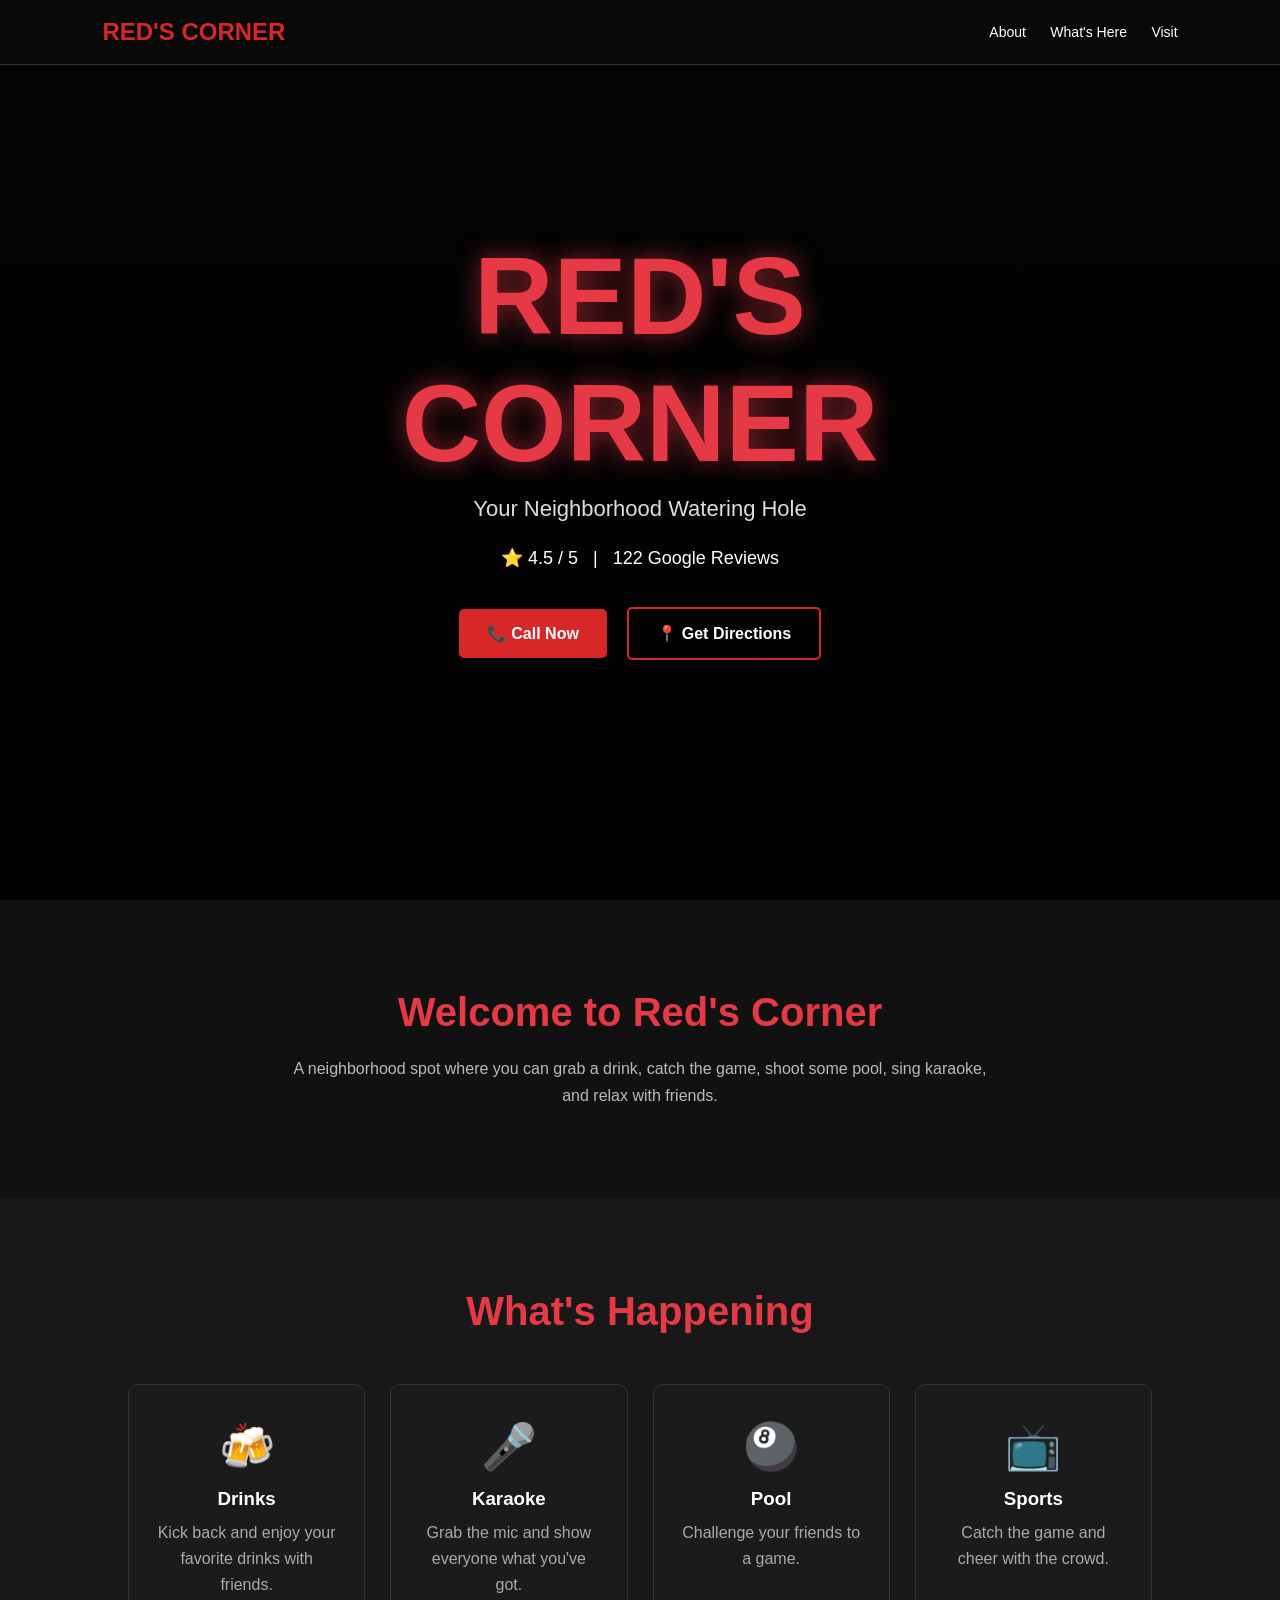
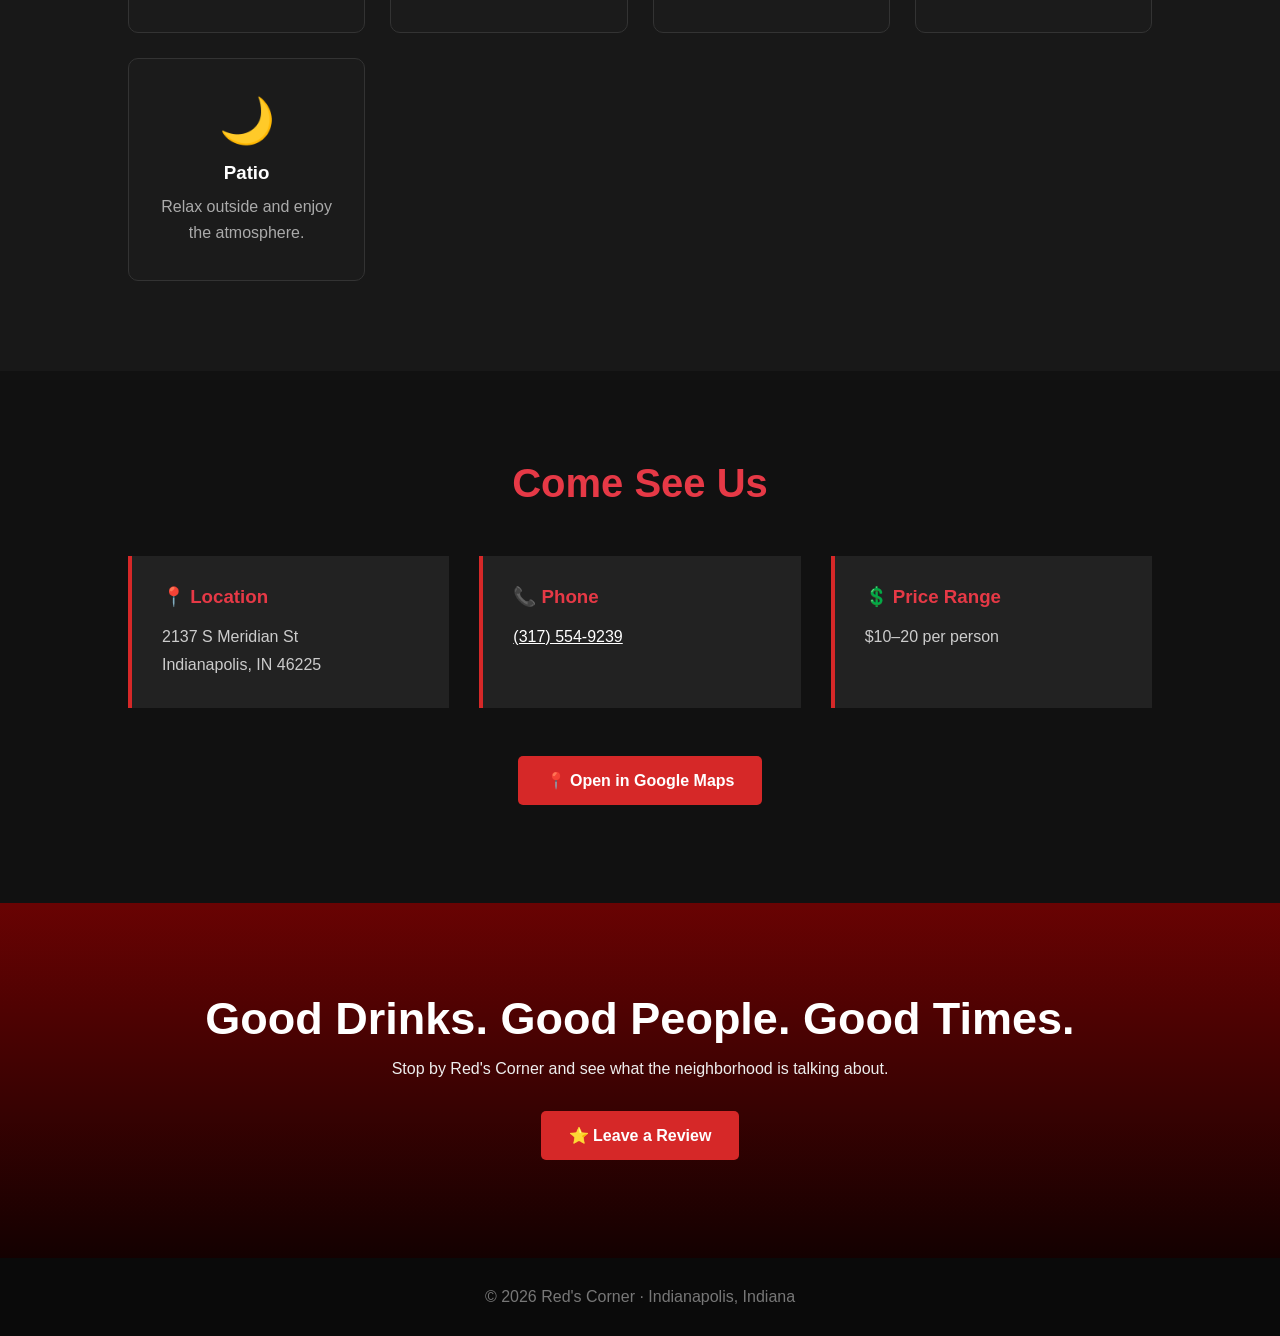
==== index.html @ f0e75866 "Clean up project structure" ====
<!doctype html>
<html lang="en">
  <head>
    <meta charset="UTF-8" />
    <meta name="viewport" content="width=device-width, initial-scale=1.0" />

    <title>Red's Corner | Indianapolis</title>

    <style>
      * {
        margin: 0;
        padding: 0;
        box-sizing: border-box;
      }

      html {
        scroll-behavior: smooth;
      }

      body {
        font-family: Arial, Helvetica, sans-serif;
        background: #111;
        color: white;
      }

      /* Navigation */
      nav {
        position: fixed;
        top: 0;
        width: 100%;
        padding: 18px 8%;
        display: flex;
        justify-content: space-between;
        align-items: center;
        background: rgba(10, 10, 10, 0.95);
        border-bottom: 1px solid #333;
        z-index: 1000;
      }

      .logo {
        color: #d62828;
        font-size: 24px;
        font-weight: bold;
      }

      nav a {
        color: white;
        text-decoration: none;
        margin-left: 20px;
        font-size: 14px;
      }

      nav a:hover {
        color: #e63946;
      }

      /* Hero Section */
      .hero {
        min-height: 100vh;
        display: flex;
        justify-content: center;
        align-items: center;
        text-align: center;
        padding: 100px 20px;

        background:
          linear-gradient(rgba(0, 0, 0, 0.75), rgba(0, 0, 0, 0.9)),
          url("https://images.unsplash.com/photo-1514933651103-005eec06c04b?auto=format&fit=crop&w=1920&q=80");

        background-size: cover;
        background-position: center;
      }

      .hero-content {
        max-width: 800px;
      }

      .hero h1 {
        font-size: clamp(50px, 10vw, 110px);
        color: #e63946;
        text-shadow: 0 0 25px rgba(230, 57, 70, 0.6);
        margin-bottom: 10px;
      }

      .hero h2 {
        font-size: 22px;
        font-weight: normal;
        margin-bottom: 25px;
        color: #ddd;
      }

      .rating {
        font-size: 18px;
        margin-bottom: 30px;
      }

      .button {
        display: inline-block;
        background: #d62828;
        color: white;
        padding: 15px 28px;
        margin: 8px;
        border-radius: 5px;
        text-decoration: none;
        font-weight: bold;
        transition: 0.3s;
      }

      .button:hover {
        background: #ff4d4d;
        transform: translateY(-3px);
      }

      .button-outline {
        background: transparent;
        border: 2px solid #d62828;
      }

      /* Sections */
      section {
        padding: 90px 10%;
      }

      .section-title {
        text-align: center;
        color: #e63946;
        font-size: 40px;
        margin-bottom: 20px;
      }

      .section-description {
        text-align: center;
        max-width: 700px;
        margin: auto;
        color: #bbb;
        line-height: 1.7;
      }

      /* Features */
      .features {
        display: grid;
        grid-template-columns: repeat(auto-fit, minmax(220px, 1fr));
        gap: 25px;
        margin-top: 50px;
      }

      .card {
        background: #1b1b1b;
        padding: 35px 25px;
        text-align: center;
        border-radius: 10px;
        border: 1px solid #333;
        transition: 0.3s;
      }

      .card:hover {
        transform: translateY(-8px);
        border-color: #d62828;
      }

      .card .icon {
        font-size: 45px;
        margin-bottom: 15px;
      }

      .card h3 {
        margin-bottom: 10px;
        color: #fff;
      }

      .card p {
        color: #aaa;
        line-height: 1.6;
      }

      /* Info Section */
      .info {
        background: #181818;
      }

      .info-grid {
        display: grid;
        grid-template-columns: repeat(auto-fit, minmax(250px, 1fr));
        gap: 30px;
        margin-top: 50px;
      }

      .info-box {
        background: #222;
        padding: 30px;
        border-left: 4px solid #d62828;
      }

      .info-box h3 {
        color: #e63946;
        margin-bottom: 15px;
      }

      .info-box p {
        color: #ccc;
        line-height: 1.7;
      }

      .info-box a {
        color: white;
      }

      /* Call To Action */
      .cta {
        text-align: center;
        background: linear-gradient(
          rgba(120, 0, 0, 0.85),
          rgba(20, 0, 0, 0.95)
        );
      }

      .cta h2 {
        font-size: 45px;
        margin-bottom: 15px;
      }

      .cta p {
        color: #eee;
        margin-bottom: 25px;
      }

      footer {
        text-align: center;
        padding: 30px;
        background: #0a0a0a;
        color: #777;
      }

      /* Mobile */
      @media (max-width: 600px) {
        nav {
          padding: 15px 5%;
        }

        nav .links {
          display: none;
        }

        section {
          padding: 70px 7%;
        }

        .section-title {
          font-size: 32px;
        }

        .cta h2 {
          font-size: 34px;
        }
      }
    </style>
  </head>

  <body>
    <!-- Navigation -->

    <nav>
      <div class="logo">RED'S CORNER</div>

      <div class="links">
        <a href="#about">About</a>
        <a href="#features">What's Here</a>
        <a href="#visit">Visit</a>
      </div>
    </nav>

    <!-- Hero -->

    <section class="hero">
      <div class="hero-content">
        <h1>RED'S CORNER</h1>

        <h2>Your Neighborhood Watering Hole</h2>

        <div class="rating">⭐ 4.5 / 5 &nbsp; | &nbsp; 122 Google Reviews</div>

        <a class="button" href="tel:+13175549239"> 📞 Call Now </a>

        <a class="button button-outline" href="#visit"> 📍 Get Directions </a>
      </div>
    </section>

    <!-- About -->

    <section id="about">
      <h2 class="section-title">Welcome to Red's Corner</h2>

      <p class="section-description">
        A neighborhood spot where you can grab a drink, catch the game, shoot
        some pool, sing karaoke, and relax with friends.
      </p>
    </section>

    <!-- Features -->

    <section id="features" class="info">
      <h2 class="section-title">What's Happening</h2>

      <div class="features">
        <div class="card">
          <div class="icon">🍻</div>
          <h3>Drinks</h3>
          <p>Kick back and enjoy your favorite drinks with friends.</p>
        </div>

        <div class="card">
          <div class="icon">🎤</div>
          <h3>Karaoke</h3>
          <p>Grab the mic and show everyone what you've got.</p>
        </div>

        <div class="card">
          <div class="icon">🎱</div>
          <h3>Pool</h3>
          <p>Challenge your friends to a game.</p>
        </div>

        <div class="card">
          <div class="icon">📺</div>
          <h3>Sports</h3>
          <p>Catch the game and cheer with the crowd.</p>
        </div>

        <div class="card">
          <div class="icon">🌙</div>
          <h3>Patio</h3>
          <p>Relax outside and enjoy the atmosphere.</p>
        </div>
      </div>
    </section>

    <!-- Visit -->

    <section id="visit">
      <h2 class="section-title">Come See Us</h2>

      <div class="info-grid">
        <div class="info-box">
          <h3>📍 Location</h3>

          <p>
            2137 S Meridian St<br />
            Indianapolis, IN 46225
          </p>
        </div>

        <div class="info-box">
          <h3>📞 Phone</h3>

          <p>
            <a href="tel:+13175549239"> (317) 554-9239 </a>
          </p>
        </div>

        <div class="info-box">
          <h3>💲 Price Range</h3>

          <p>$10–20 per person</p>
        </div>
      </div>

      <div style="text-align: center; margin-top: 40px">
        <a
          class="button"
          href="https://www.google.com/maps/search/?api=1&query=2137+S+Meridian+St+Indianapolis+IN+46225"
          target="_blank"
        >
          📍 Open in Google Maps
        </a>
      </div>
    </section>

    <!-- CTA -->

    <section class="cta">
      <h2>Good Drinks. Good People. Good Times.</h2>

      <p>
        Stop by Red's Corner and see what the neighborhood is talking about.
      </p>

      <a
        class="button"
        href="https://www.google.com/search?q=reds+corner+indianapolis+reviews"
        target="_blank"
      >
        ⭐ Leave a Review
      </a>
    </section>

    <!-- Footer -->

    <footer>
      <p>© 2026 Red's Corner · Indianapolis, Indiana</p>
    </footer>
  </body>
</html>
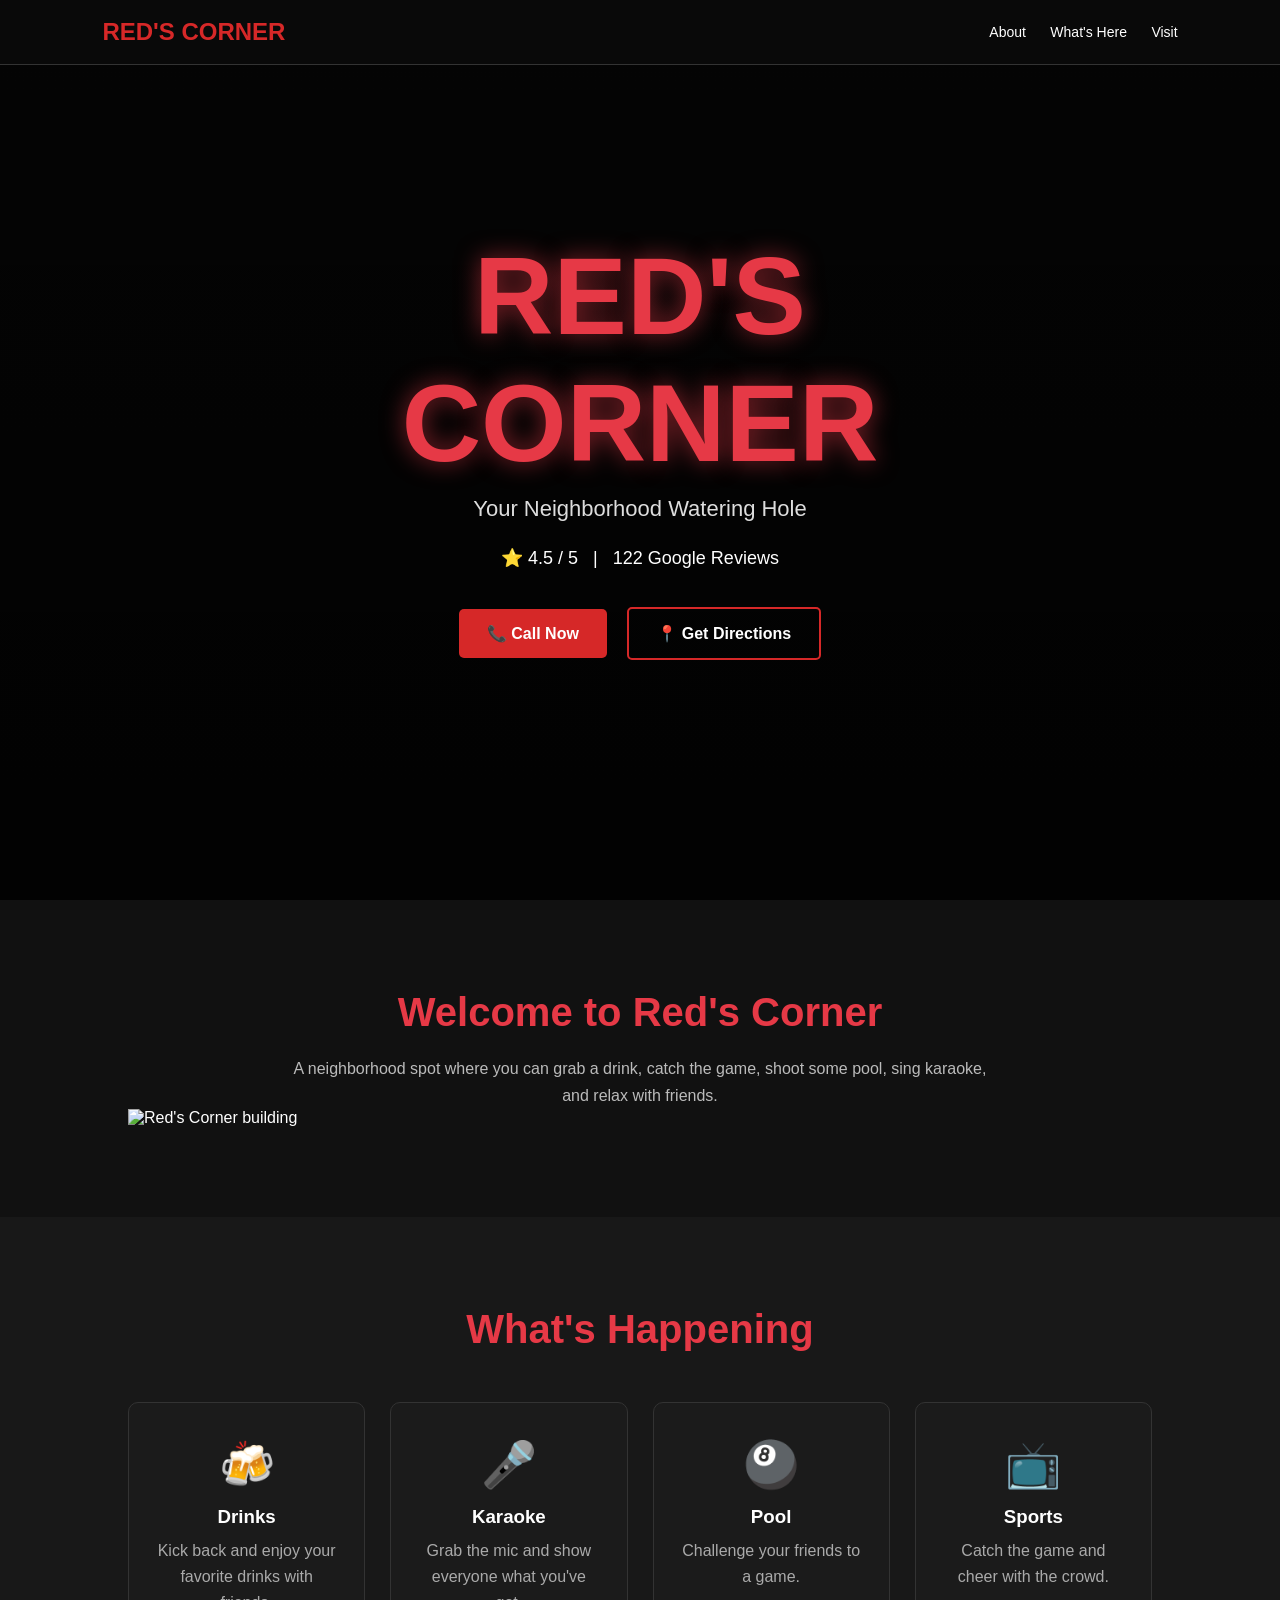
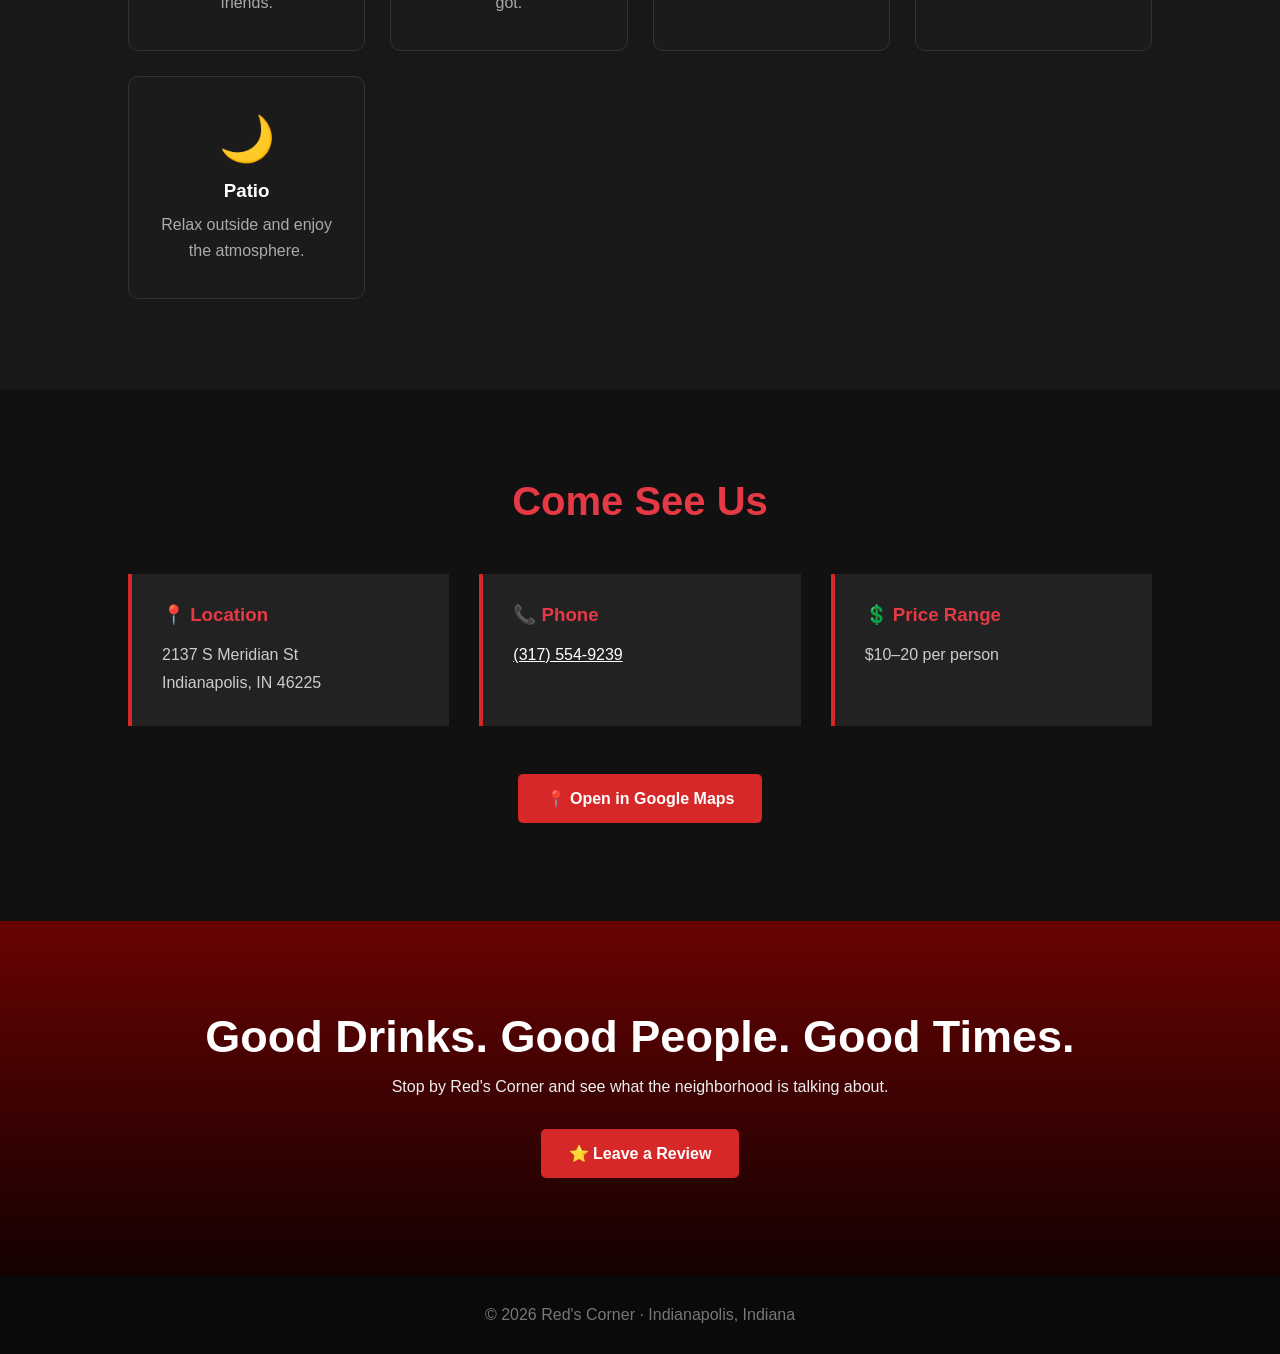
==== commit 12c7706e: "Add Red's Corner building photo" ====
--- a/index.html
+++ b/index.html
@@ -5,255 +5,7 @@
     <meta name="viewport" content="width=device-width, initial-scale=1.0" />
 
     <title>Red's Corner | Indianapolis</title>
-
-    <style>
-      * {
-        margin: 0;
-        padding: 0;
-        box-sizing: border-box;
-      }
-
-      html {
-        scroll-behavior: smooth;
-      }
-
-      body {
-        font-family: Arial, Helvetica, sans-serif;
-        background: #111;
-        color: white;
-      }
-
-      /* Navigation */
-      nav {
-        position: fixed;
-        top: 0;
-        width: 100%;
-        padding: 18px 8%;
-        display: flex;
-        justify-content: space-between;
-        align-items: center;
-        background: rgba(10, 10, 10, 0.95);
-        border-bottom: 1px solid #333;
-        z-index: 1000;
-      }
-
-      .logo {
-        color: #d62828;
-        font-size: 24px;
-        font-weight: bold;
-      }
-
-      nav a {
-        color: white;
-        text-decoration: none;
-        margin-left: 20px;
-        font-size: 14px;
-      }
-
-      nav a:hover {
-        color: #e63946;
-      }
-
-      /* Hero Section */
-      .hero {
-        min-height: 100vh;
-        display: flex;
-        justify-content: center;
-        align-items: center;
-        text-align: center;
-        padding: 100px 20px;
-
-        background:
-          linear-gradient(rgba(0, 0, 0, 0.75), rgba(0, 0, 0, 0.9)),
-          url("https://images.unsplash.com/photo-1514933651103-005eec06c04b?auto=format&fit=crop&w=1920&q=80");
-
-        background-size: cover;
-        background-position: center;
-      }
-
-      .hero-content {
-        max-width: 800px;
-      }
-
-      .hero h1 {
-        font-size: clamp(50px, 10vw, 110px);
-        color: #e63946;
-        text-shadow: 0 0 25px rgba(230, 57, 70, 0.6);
-        margin-bottom: 10px;
-      }
-
-      .hero h2 {
-        font-size: 22px;
-        font-weight: normal;
-        margin-bottom: 25px;
-        color: #ddd;
-      }
-
-      .rating {
-        font-size: 18px;
-        margin-bottom: 30px;
-      }
-
-      .button {
-        display: inline-block;
-        background: #d62828;
-        color: white;
-        padding: 15px 28px;
-        margin: 8px;
-        border-radius: 5px;
-        text-decoration: none;
-        font-weight: bold;
-        transition: 0.3s;
-      }
-
-      .button:hover {
-        background: #ff4d4d;
-        transform: translateY(-3px);
-      }
-
-      .button-outline {
-        background: transparent;
-        border: 2px solid #d62828;
-      }
-
-      /* Sections */
-      section {
-        padding: 90px 10%;
-      }
-
-      .section-title {
-        text-align: center;
-        color: #e63946;
-        font-size: 40px;
-        margin-bottom: 20px;
-      }
-
-      .section-description {
-        text-align: center;
-        max-width: 700px;
-        margin: auto;
-        color: #bbb;
-        line-height: 1.7;
-      }
-
-      /* Features */
-      .features {
-        display: grid;
-        grid-template-columns: repeat(auto-fit, minmax(220px, 1fr));
-        gap: 25px;
-        margin-top: 50px;
-      }
-
-      .card {
-        background: #1b1b1b;
-        padding: 35px 25px;
-        text-align: center;
-        border-radius: 10px;
-        border: 1px solid #333;
-        transition: 0.3s;
-      }
-
-      .card:hover {
-        transform: translateY(-8px);
-        border-color: #d62828;
-      }
-
-      .card .icon {
-        font-size: 45px;
-        margin-bottom: 15px;
-      }
-
-      .card h3 {
-        margin-bottom: 10px;
-        color: #fff;
-      }
-
-      .card p {
-        color: #aaa;
-        line-height: 1.6;
-      }
-
-      /* Info Section */
-      .info {
-        background: #181818;
-      }
-
-      .info-grid {
-        display: grid;
-        grid-template-columns: repeat(auto-fit, minmax(250px, 1fr));
-        gap: 30px;
-        margin-top: 50px;
-      }
-
-      .info-box {
-        background: #222;
-        padding: 30px;
-        border-left: 4px solid #d62828;
-      }
-
-      .info-box h3 {
-        color: #e63946;
-        margin-bottom: 15px;
-      }
-
-      .info-box p {
-        color: #ccc;
-        line-height: 1.7;
-      }
-
-      .info-box a {
-        color: white;
-      }
-
-      /* Call To Action */
-      .cta {
-        text-align: center;
-        background: linear-gradient(
-          rgba(120, 0, 0, 0.85),
-          rgba(20, 0, 0, 0.95)
-        );
-      }
-
-      .cta h2 {
-        font-size: 45px;
-        margin-bottom: 15px;
-      }
-
-      .cta p {
-        color: #eee;
-        margin-bottom: 25px;
-      }
-
-      footer {
-        text-align: center;
-        padding: 30px;
-        background: #0a0a0a;
-        color: #777;
-      }
-
-      /* Mobile */
-      @media (max-width: 600px) {
-        nav {
-          padding: 15px 5%;
-        }
-
-        nav .links {
-          display: none;
-        }
-
-        section {
-          padding: 70px 7%;
-        }
-
-        .section-title {
-          font-size: 32px;
-        }
-
-        .cta h2 {
-          font-size: 34px;
-        }
-      }
-    </style>
+    <link rel="stylesheet" href="css/style.css" />
   </head>
 
   <body>
@@ -294,6 +46,10 @@
         A neighborhood spot where you can grab a drink, catch the game, shoot
         some pool, sing karaoke, and relax with friends.
       </p>
+      <img
+        src="images/photos/Reds-Corner-Building.jpg"
+        alt="Red's Corner building"
+      />
     </section>
 
     <!-- Features -->
@@ -398,5 +154,6 @@
     <footer>
       <p>© 2026 Red's Corner · Indianapolis, Indiana</p>
     </footer>
+    <script src="js/script.js"></script>
   </body>
 </html>
--- a/css/style.css
+++ b/css/style.css
@@ -0,0 +1,243 @@
+* {
+  margin: 0;
+  padding: 0;
+  box-sizing: border-box;
+}
+
+html {
+  scroll-behavior: smooth;
+}
+
+body {
+  font-family: Arial, Helvetica, sans-serif;
+  background: #111;
+  color: white;
+}
+
+/* Navigation */
+nav {
+  position: fixed;
+  top: 0;
+  width: 100%;
+  padding: 18px 8%;
+  display: flex;
+  justify-content: space-between;
+  align-items: center;
+  background: rgba(10, 10, 10, 0.95);
+  border-bottom: 1px solid #333;
+  z-index: 1000;
+}
+
+.logo {
+  color: #d62828;
+  font-size: 24px;
+  font-weight: bold;
+}
+
+nav a {
+  color: white;
+  text-decoration: none;
+  margin-left: 20px;
+  font-size: 14px;
+}
+
+nav a:hover {
+  color: #e63946;
+}
+
+/* Hero Section */
+.hero {
+  min-height: 100vh;
+  display: flex;
+  justify-content: center;
+  align-items: center;
+  text-align: center;
+  padding: 100px 20px;
+
+  background:
+    linear-gradient(rgba(0, 0, 0, 0.75), rgba(0, 0, 0, 0.9)),
+    url("https://images.unsplash.com/photo-1514933651103-005eec06c04b?auto=format&fit=crop&w=1920&q=80");
+
+  background-size: cover;
+  background-position: center;
+}
+
+.hero-content {
+  max-width: 800px;
+}
+
+.hero h1 {
+  font-size: clamp(50px, 10vw, 110px);
+  color: #e63946;
+  text-shadow: 0 0 25px rgba(230, 57, 70, 0.6);
+  margin-bottom: 10px;
+}
+
+.hero h2 {
+  font-size: 22px;
+  font-weight: normal;
+  margin-bottom: 25px;
+  color: #ddd;
+}
+
+.rating {
+  font-size: 18px;
+  margin-bottom: 30px;
+}
+
+.button {
+  display: inline-block;
+  background: #d62828;
+  color: white;
+  padding: 15px 28px;
+  margin: 8px;
+  border-radius: 5px;
+  text-decoration: none;
+  font-weight: bold;
+  transition: 0.3s;
+}
+
+.button:hover {
+  background: #ff4d4d;
+  transform: translateY(-3px);
+}
+
+.button-outline {
+  background: transparent;
+  border: 2px solid #d62828;
+}
+
+/* Sections */
+section {
+  padding: 90px 10%;
+}
+
+.section-title {
+  text-align: center;
+  color: #e63946;
+  font-size: 40px;
+  margin-bottom: 20px;
+}
+
+.section-description {
+  text-align: center;
+  max-width: 700px;
+  margin: auto;
+  color: #bbb;
+  line-height: 1.7;
+}
+
+/* Features */
+.features {
+  display: grid;
+  grid-template-columns: repeat(auto-fit, minmax(220px, 1fr));
+  gap: 25px;
+  margin-top: 50px;
+}
+
+.card {
+  background: #1b1b1b;
+  padding: 35px 25px;
+  text-align: center;
+  border-radius: 10px;
+  border: 1px solid #333;
+  transition: 0.3s;
+}
+
+.card:hover {
+  transform: translateY(-8px);
+  border-color: #d62828;
+}
+
+.card .icon {
+  font-size: 45px;
+  margin-bottom: 15px;
+}
+
+.card h3 {
+  margin-bottom: 10px;
+  color: #fff;
+}
+
+.card p {
+  color: #aaa;
+  line-height: 1.6;
+}
+
+/* Info Section */
+.info {
+  background: #181818;
+}
+
+.info-grid {
+  display: grid;
+  grid-template-columns: repeat(auto-fit, minmax(250px, 1fr));
+  gap: 30px;
+  margin-top: 50px;
+}
+
+.info-box {
+  background: #222;
+  padding: 30px;
+  border-left: 4px solid #d62828;
+}
+
+.info-box h3 {
+  color: #e63946;
+  margin-bottom: 15px;
+}
+
+.info-box p {
+  color: #ccc;
+  line-height: 1.7;
+}
+
+.info-box a {
+  color: white;
+}
+
+/* Call To Action */
+.cta {
+  text-align: center;
+  background: linear-gradient(rgba(120, 0, 0, 0.85), rgba(20, 0, 0, 0.95));
+}
+
+.cta h2 {
+  font-size: 45px;
+  margin-bottom: 15px;
+}
+
+.cta p {
+  color: #eee;
+  margin-bottom: 25px;
+}
+
+footer {
+  text-align: center;
+  padding: 30px;
+  background: #0a0a0a;
+  color: #777;
+}
+
+/* Mobile */
+@media (max-width: 600px) {
+  nav {
+    padding: 15px 5%;
+  }
+
+  nav .links {
+    display: none;
+  }
+
+  section {
+    padding: 70px 7%;
+  }
+
+  .section-title {
+    font-size: 32px;
+  }
+
+  .cta h2 {
+    font-size: 34px;
+  }
+}
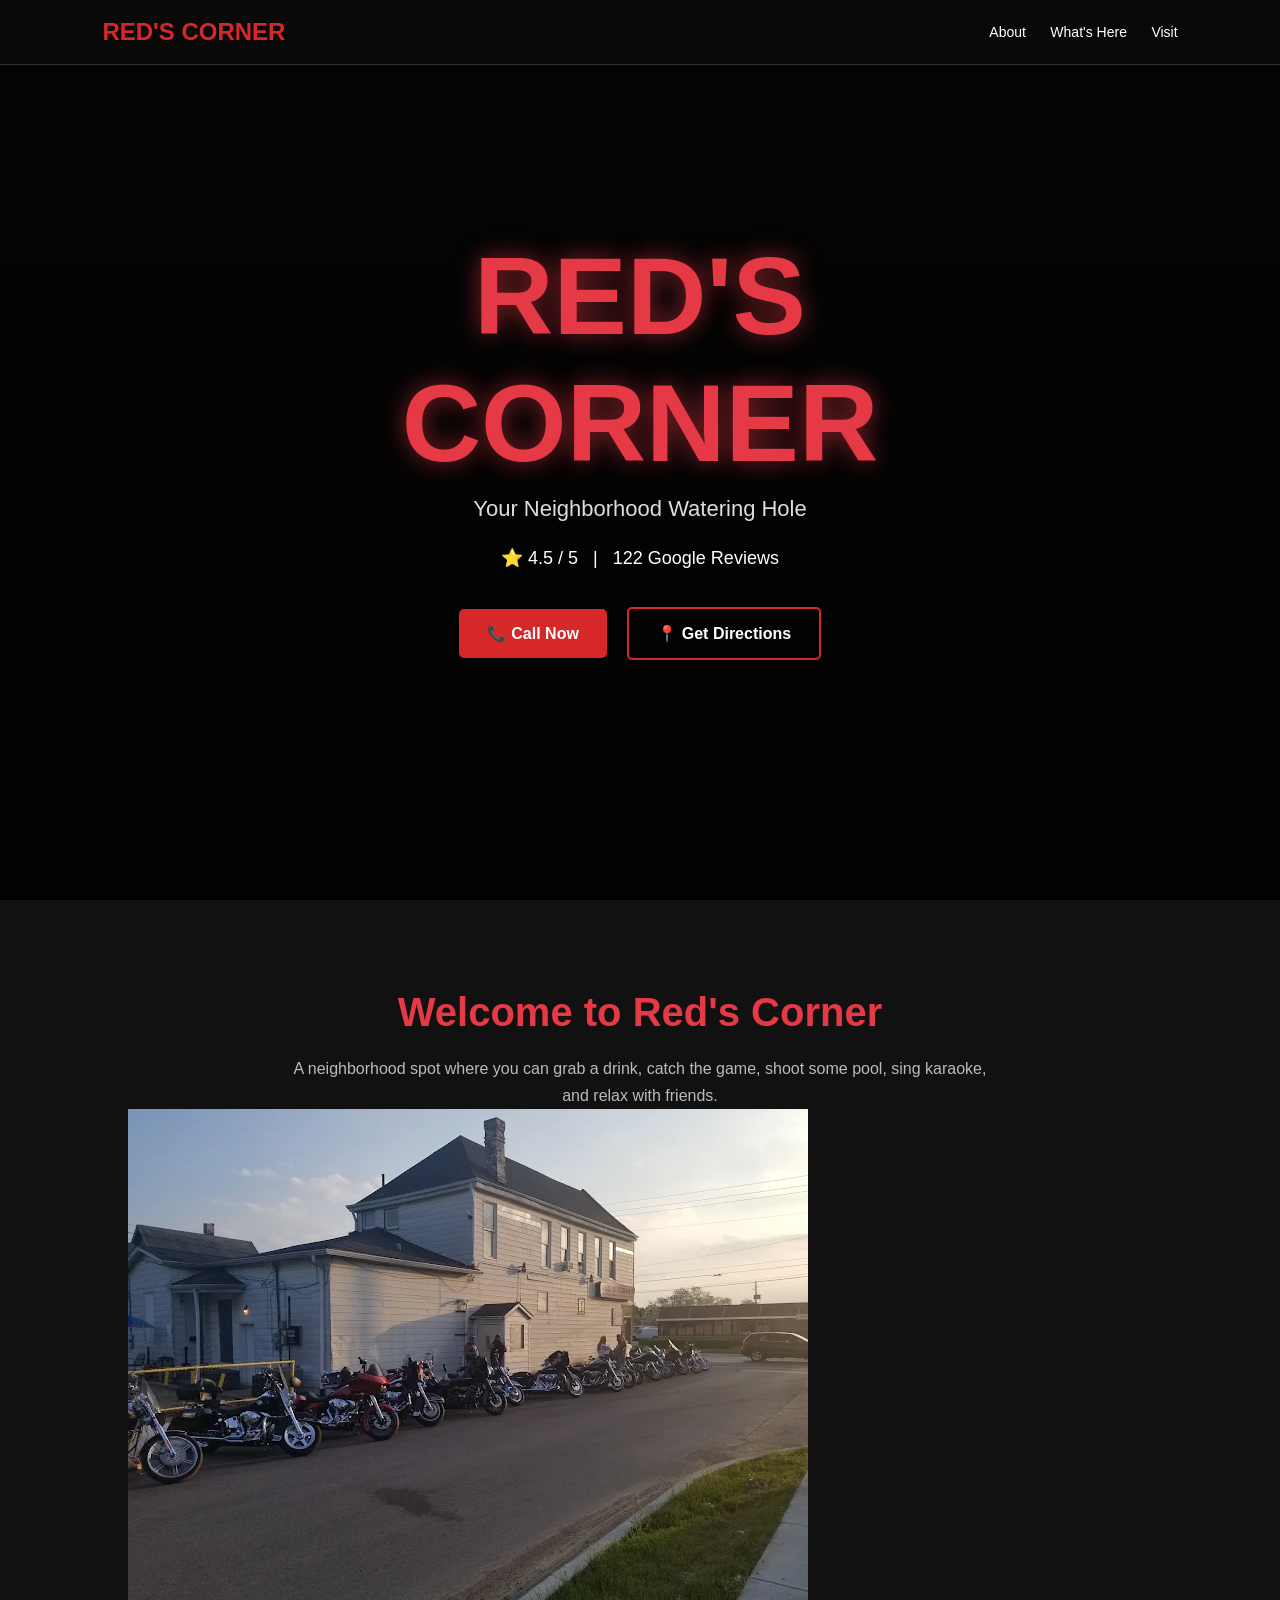
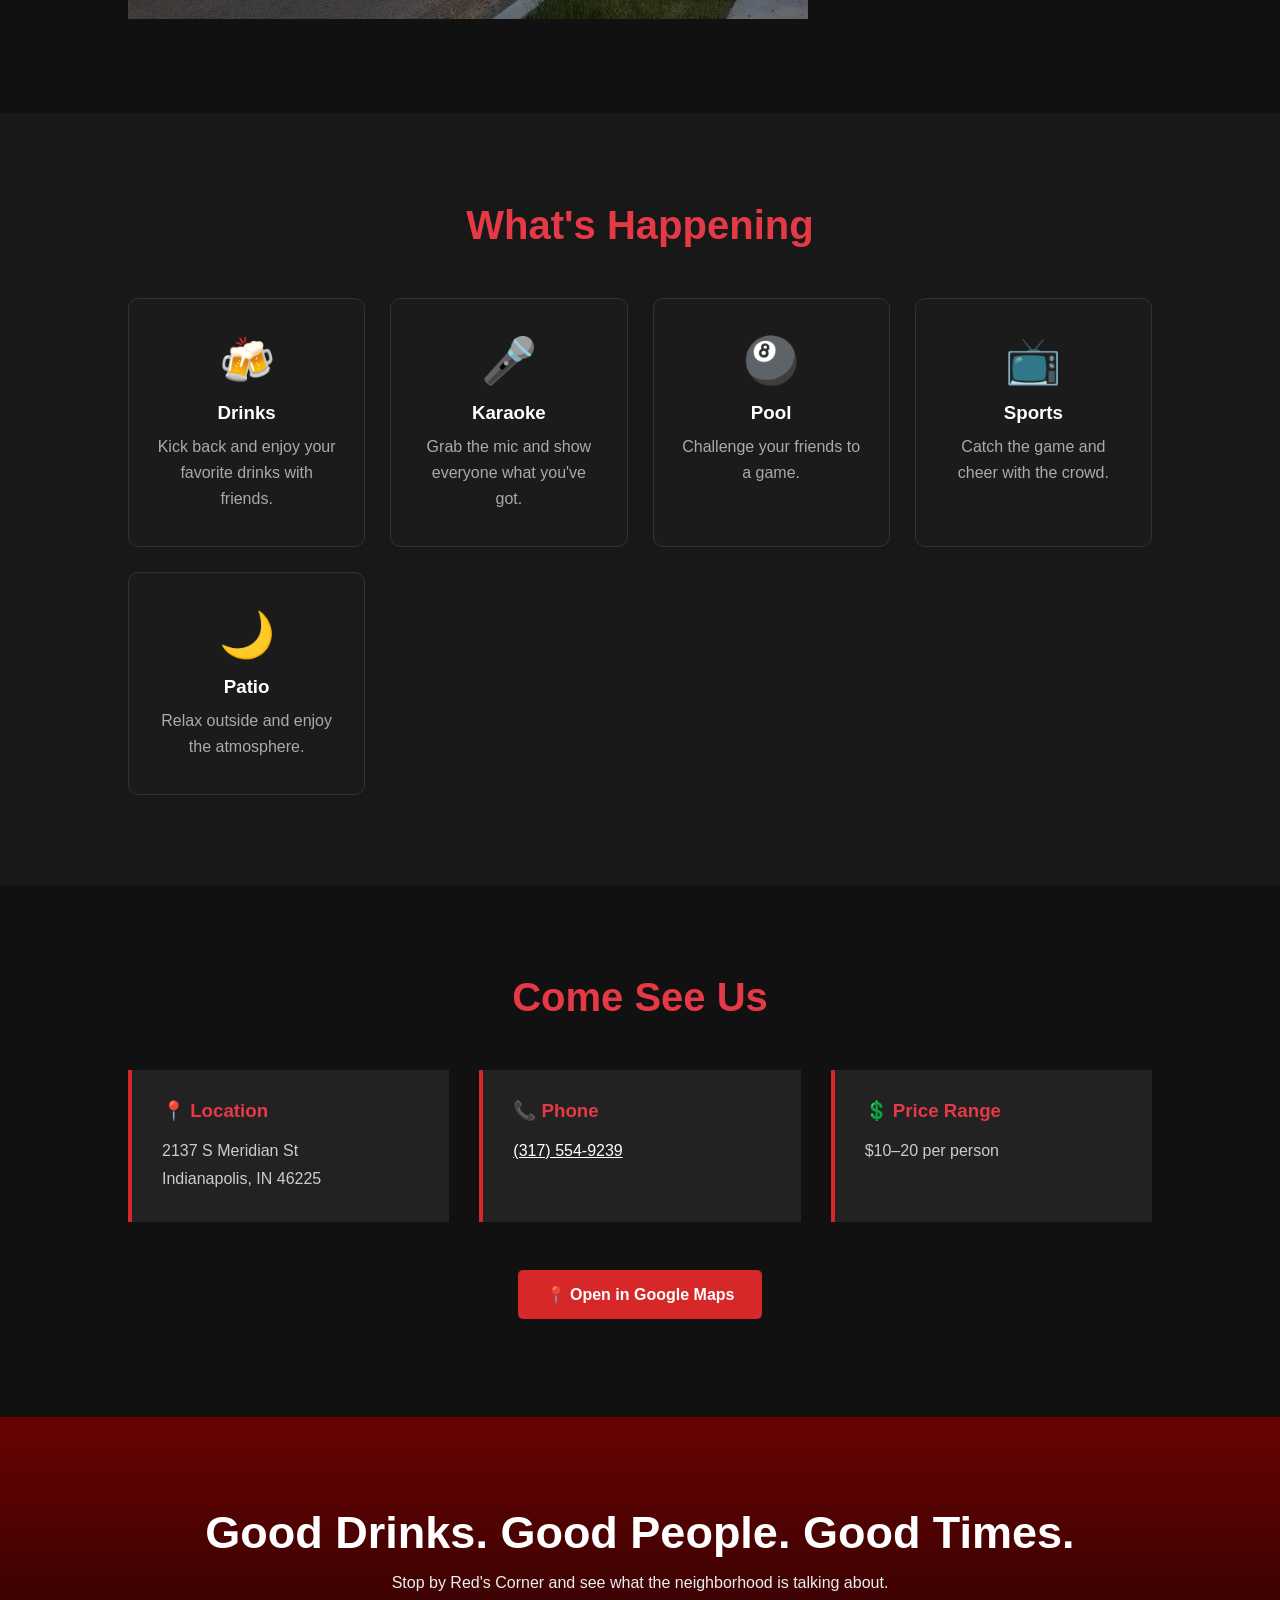
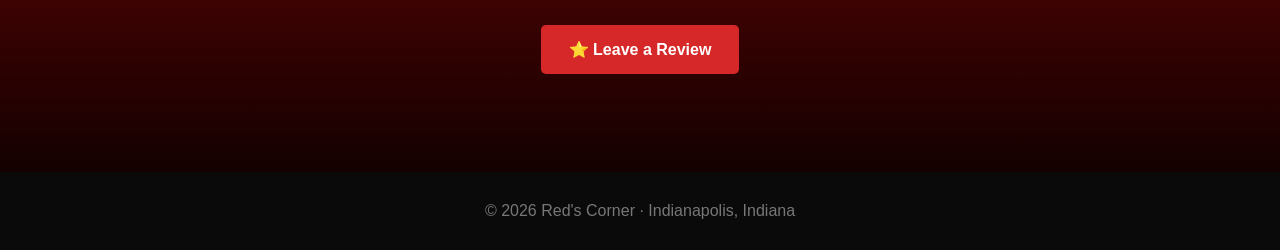
==== commit d36ed373: "Fix building image path" ====
--- a/index.html
+++ b/index.html
@@ -47,7 +47,7 @@
         some pool, sing karaoke, and relax with friends.
       </p>
       <img
-        src="images/photos/Reds-Corner-Building.jpg"
+        src="images/photos/Reds-Corner-Building.jpg.webp"
         alt="Red's Corner building"
       />
     </section>
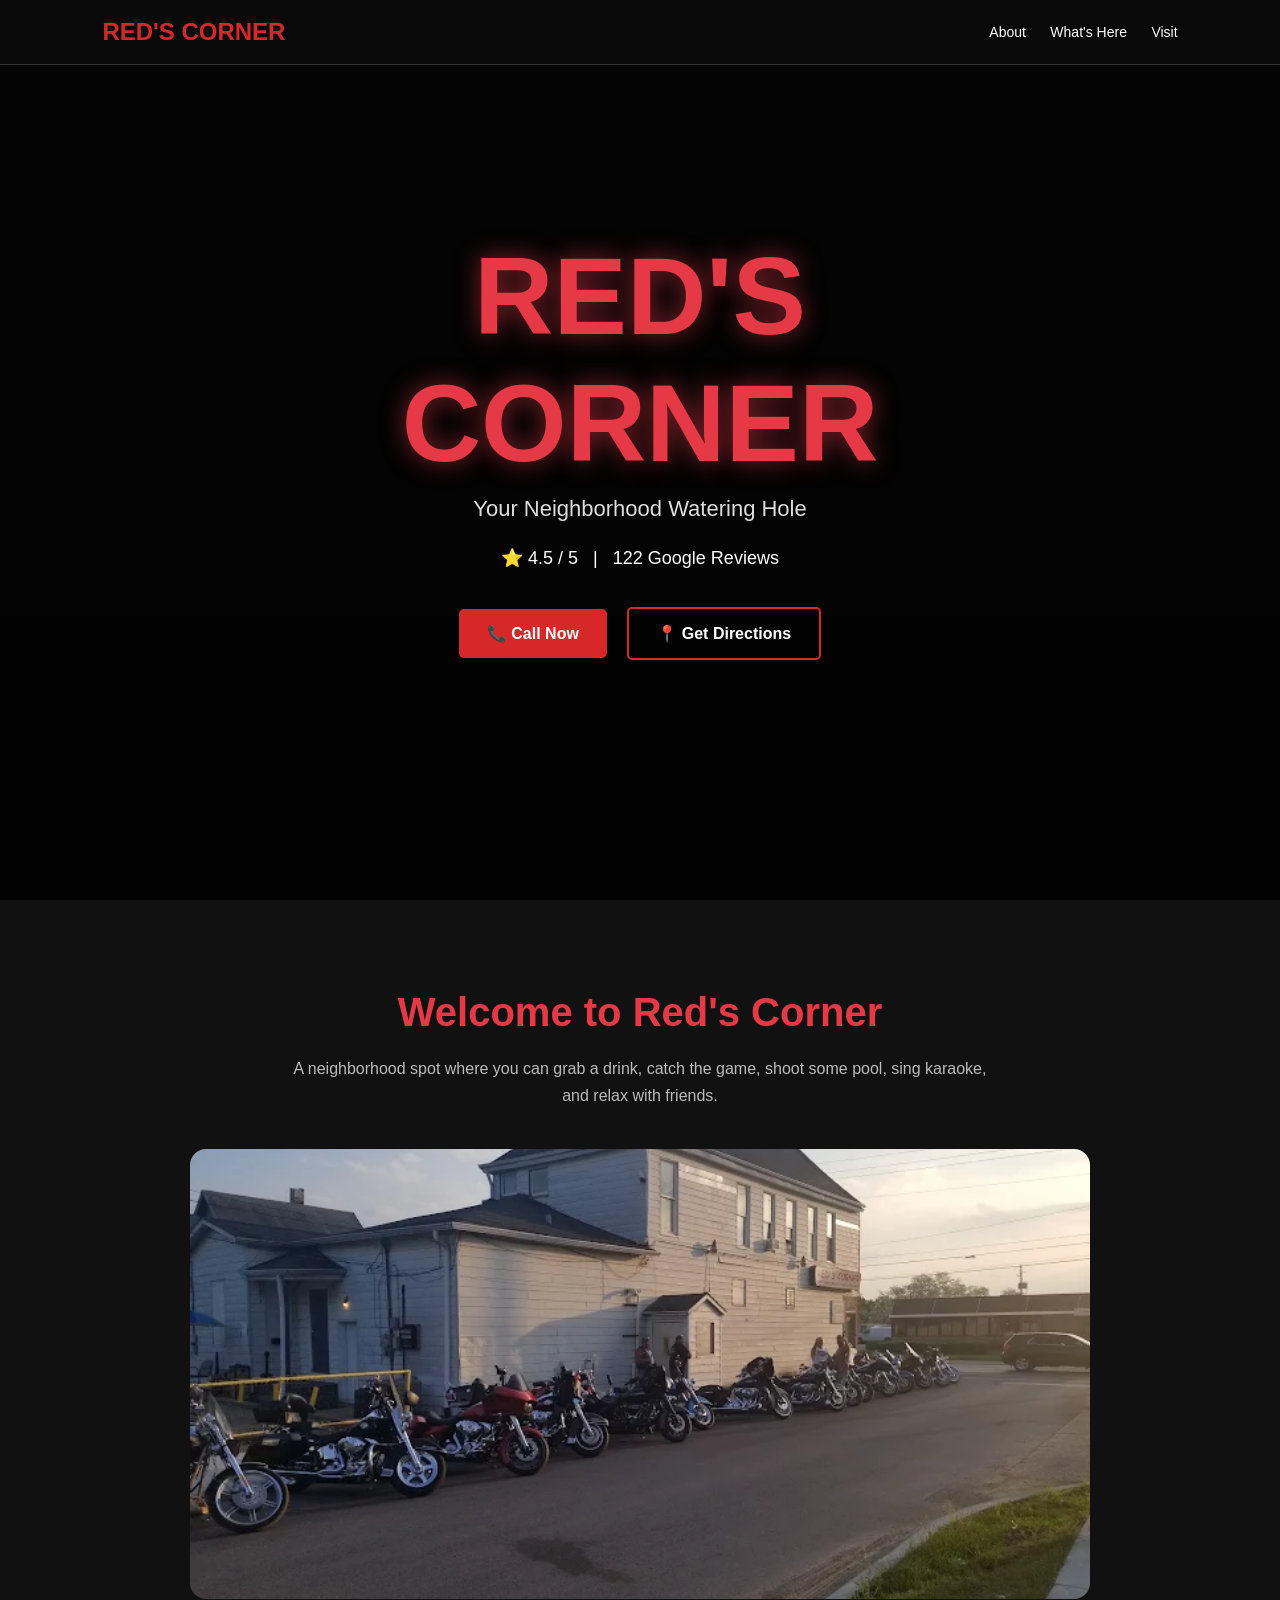
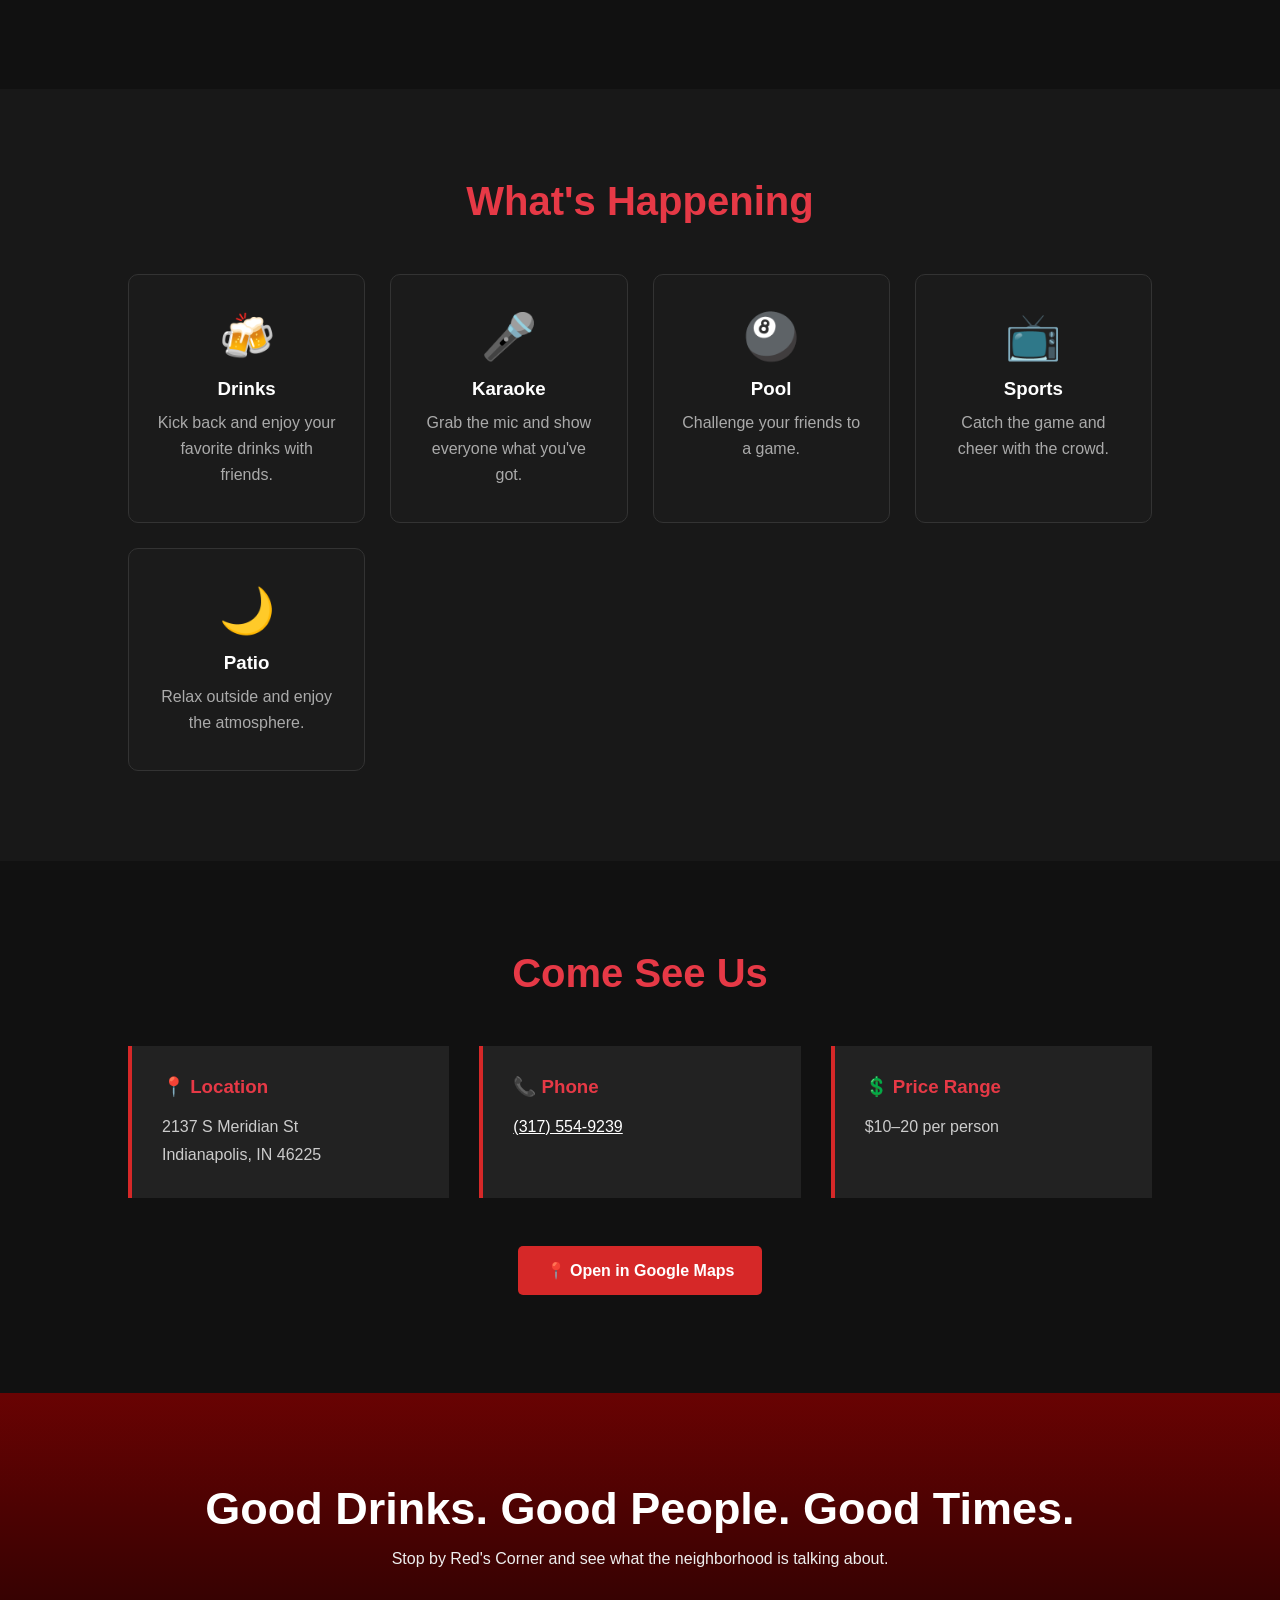
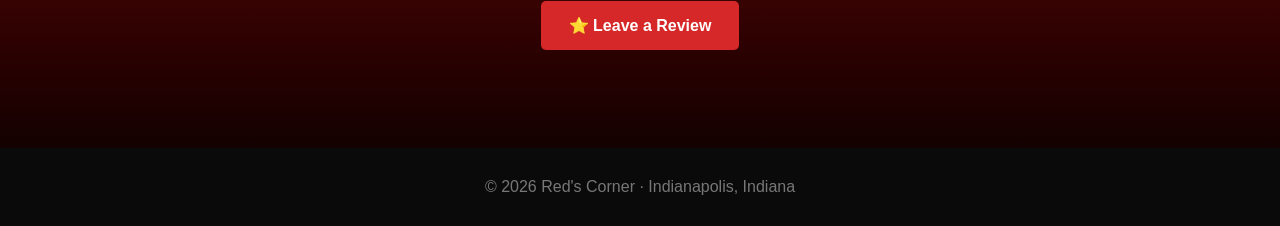
==== commit 150ed963: "Style Red's Corner building photo" ====
--- a/index.html
+++ b/index.html
@@ -47,6 +47,7 @@
         some pool, sing karaoke, and relax with friends.
       </p>
       <img
+        class="about-image"
         src="images/photos/Reds-Corner-Building.jpg.webp"
         alt="Red's Corner building"
       />
--- a/css/style.css
+++ b/css/style.css
@@ -241,3 +241,12 @@
     font-size: 34px;
   }
 }
+.about-image {
+  display: block;
+  width: 100%;
+  max-width: 900px;
+  height: 450px;
+  object-fit: cover;
+  margin: 40px auto 0;
+  border-radius: 16px;
+}
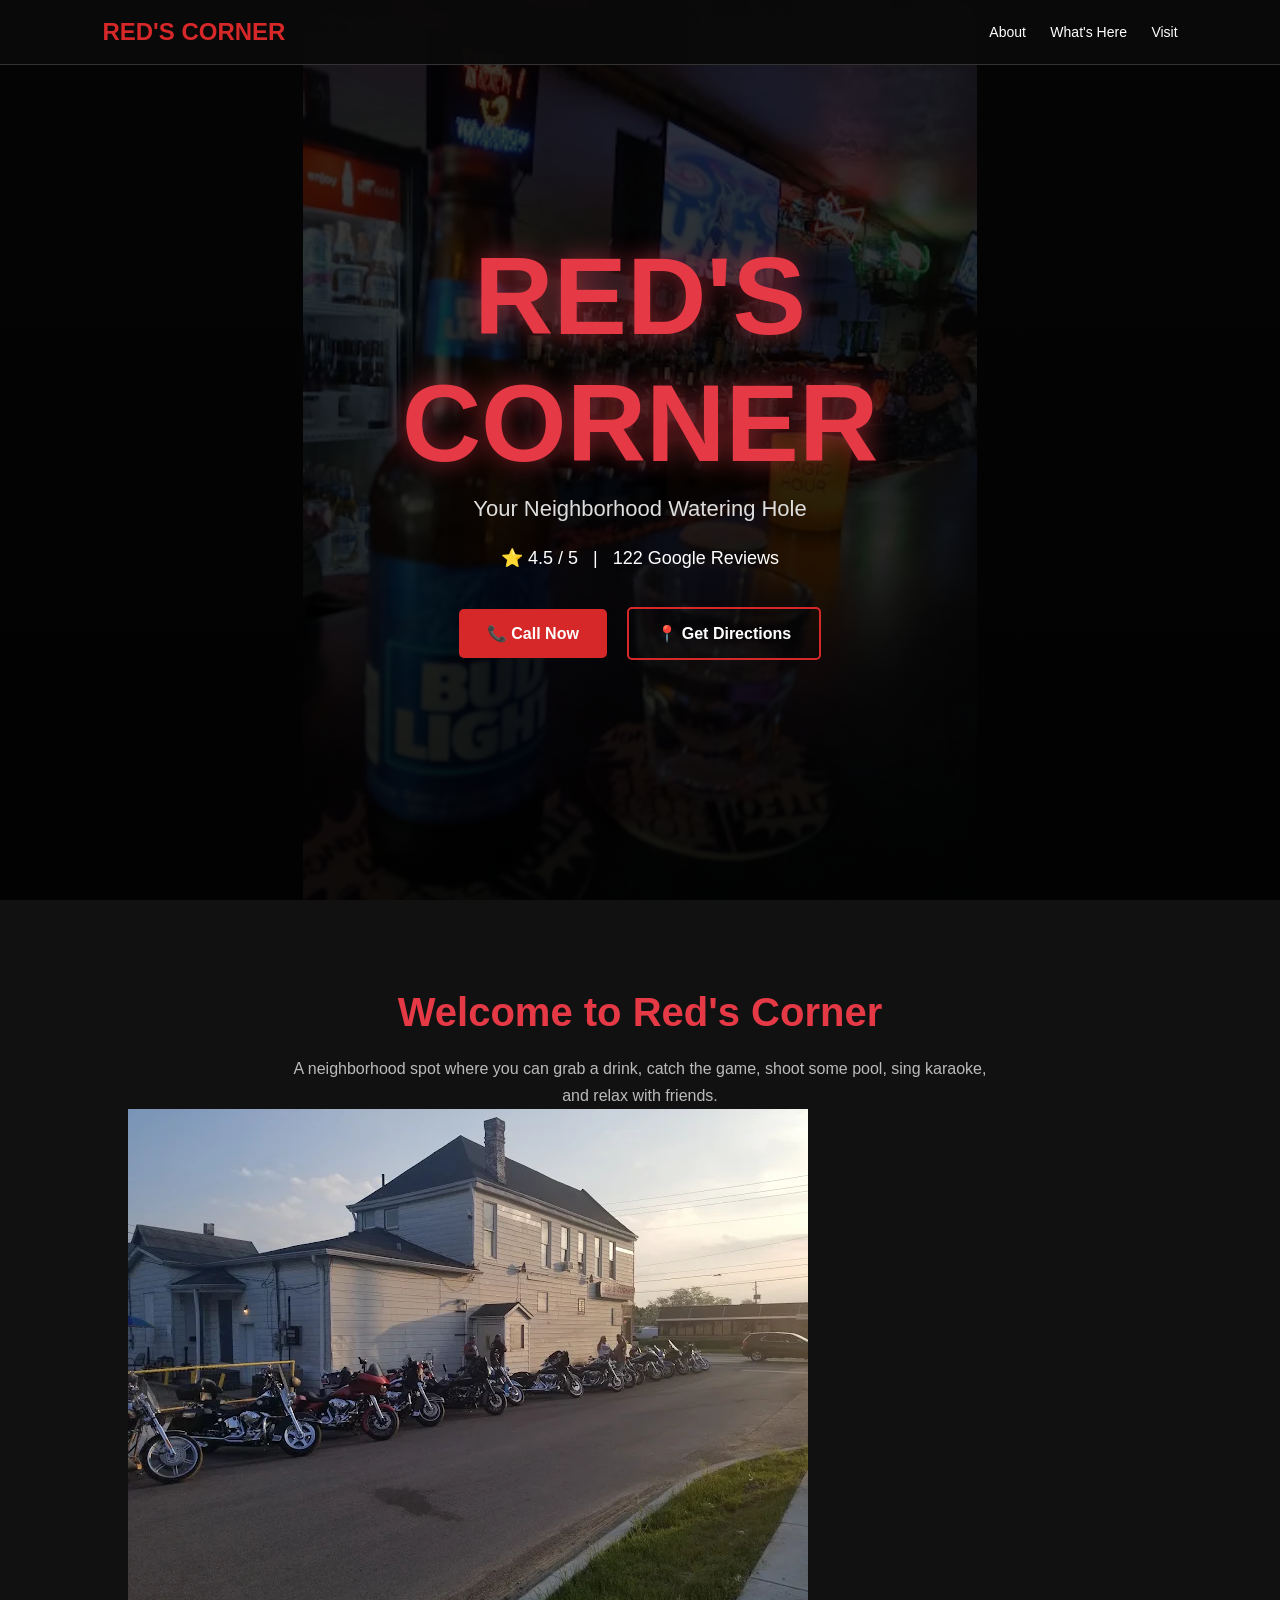
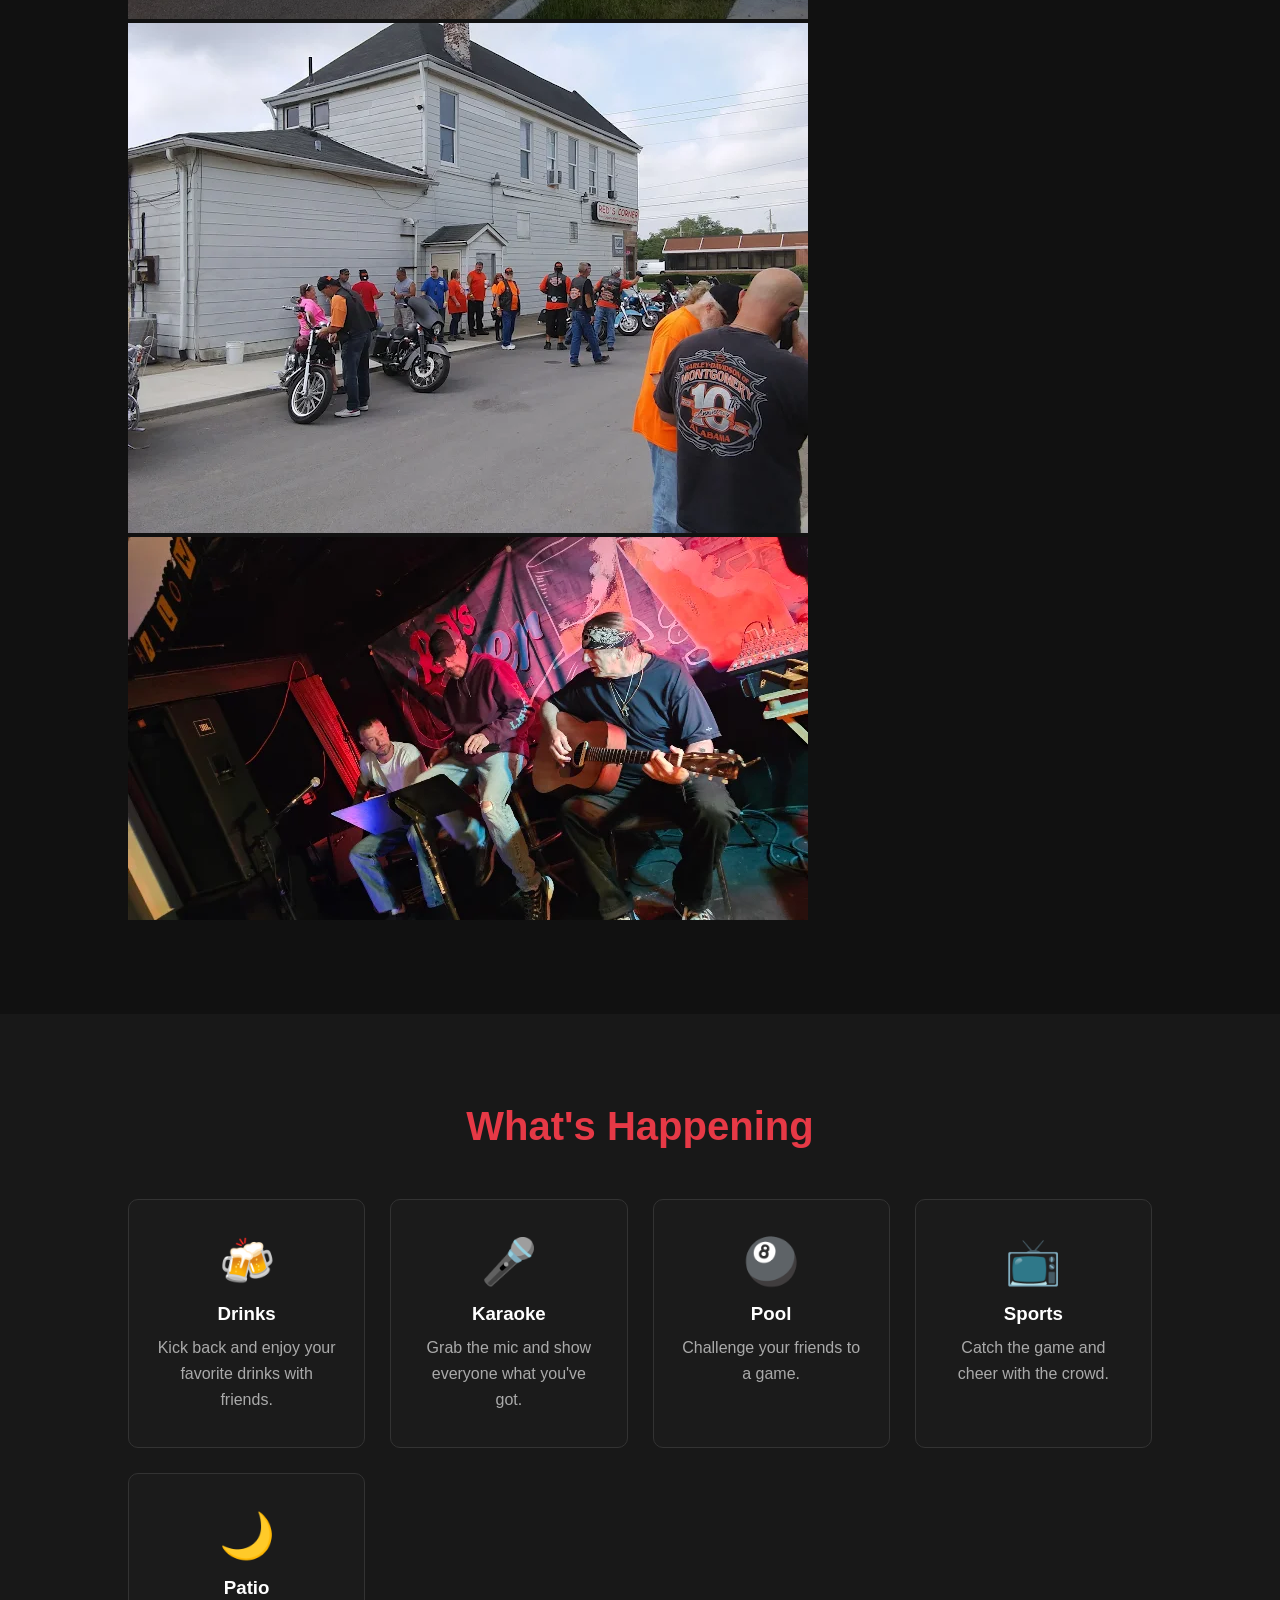
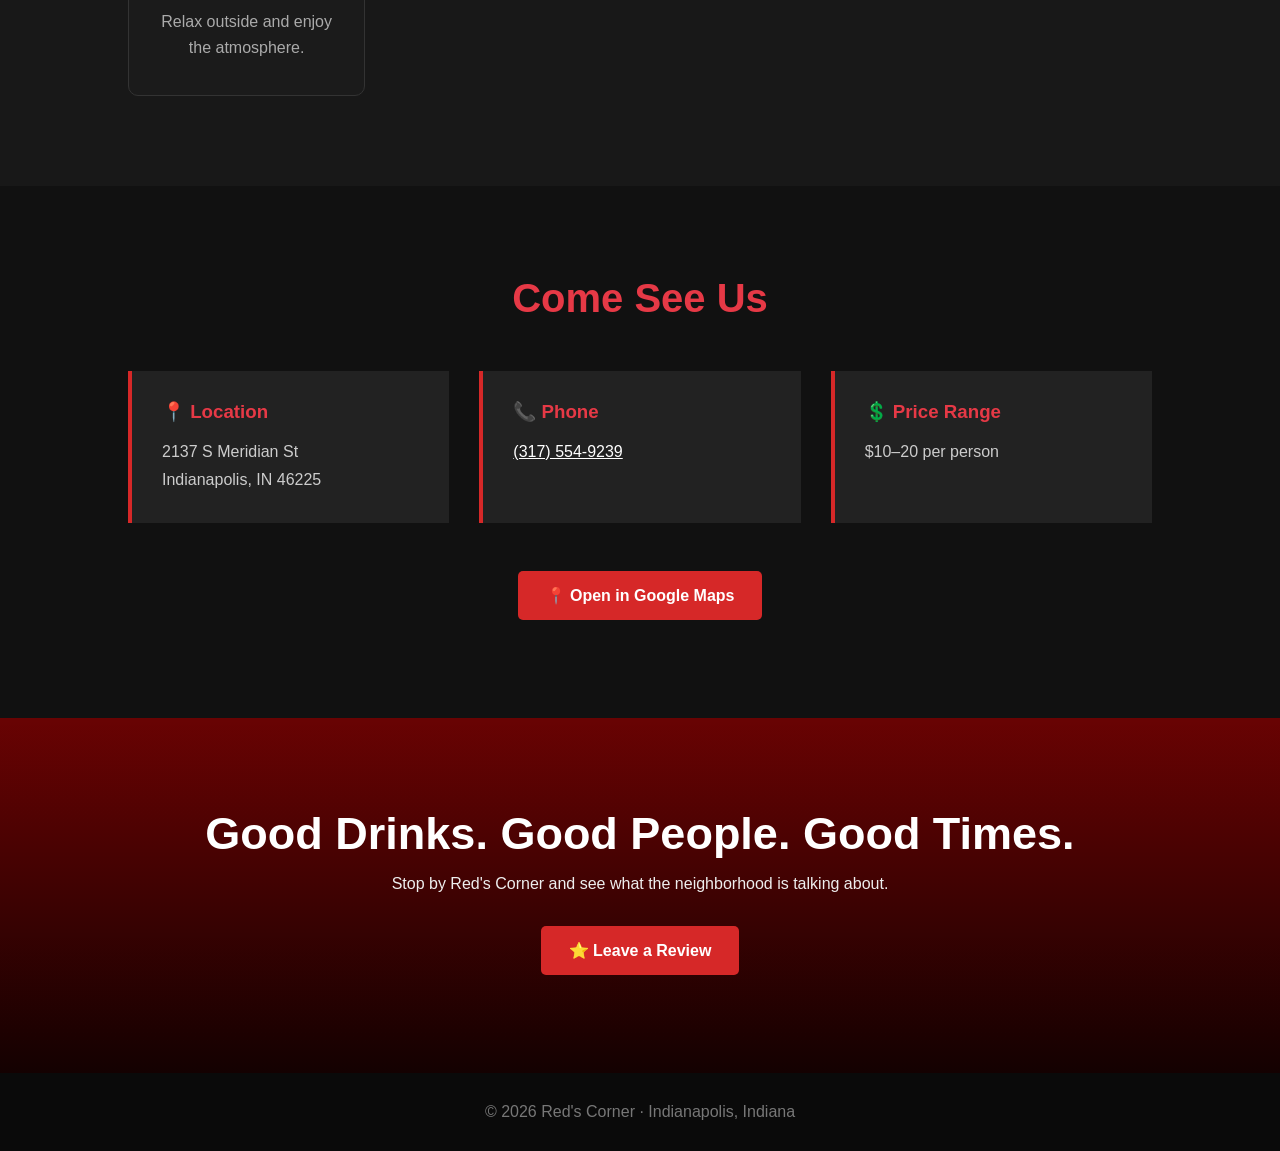
==== commit 026d1f58: "Add photos to Red's Corner about section" ====
--- a/index.html
+++ b/index.html
@@ -46,11 +46,15 @@
         A neighborhood spot where you can grab a drink, catch the game, shoot
         some pool, sing karaoke, and relax with friends.
       </p>
+
       <img
-        class="about-image"
         src="images/photos/Reds-Corner-Building.jpg.webp"
         alt="Red's Corner building"
       />
+
+      <img src="images/photos/bikers.webp" alt="Bikers at Red's Corner" />
+
+      <img src="images/photos/band.webp" alt="Live music at Red's Corner" />
     </section>
 
     <!-- Features -->
--- a/css/style.css
+++ b/css/style.css
@@ -56,10 +56,12 @@
 
   background:
     linear-gradient(rgba(0, 0, 0, 0.75), rgba(0, 0, 0, 0.9)),
-    url("https://images.unsplash.com/photo-1514933651103-005eec06c04b?auto=format&fit=crop&w=1920&q=80");
-
-  background-size: cover;
+    url("../images/photos/bar-photo.webp");
+
+  background-size: auto 100%;
   background-position: center;
+  background-repeat: no-repeat;
+  background-color: #111;
 }
 
 .hero-content {
@@ -241,12 +243,19 @@
     font-size: 34px;
   }
 }
-.about-image {
-  display: block;
-  width: 100%;
-  max-width: 900px;
-  height: 450px;
+
+.about-images {
+  display: flex;
+  justify-content: center;
+  align-items: center;
+  gap: 20px;
+  flex-wrap: wrap;
+  margin-top: 40px;
+}
+
+.about-images img {
+  width: 380px;
+  height: 300px;
   object-fit: cover;
-  margin: 40px auto 0;
   border-radius: 16px;
 }
